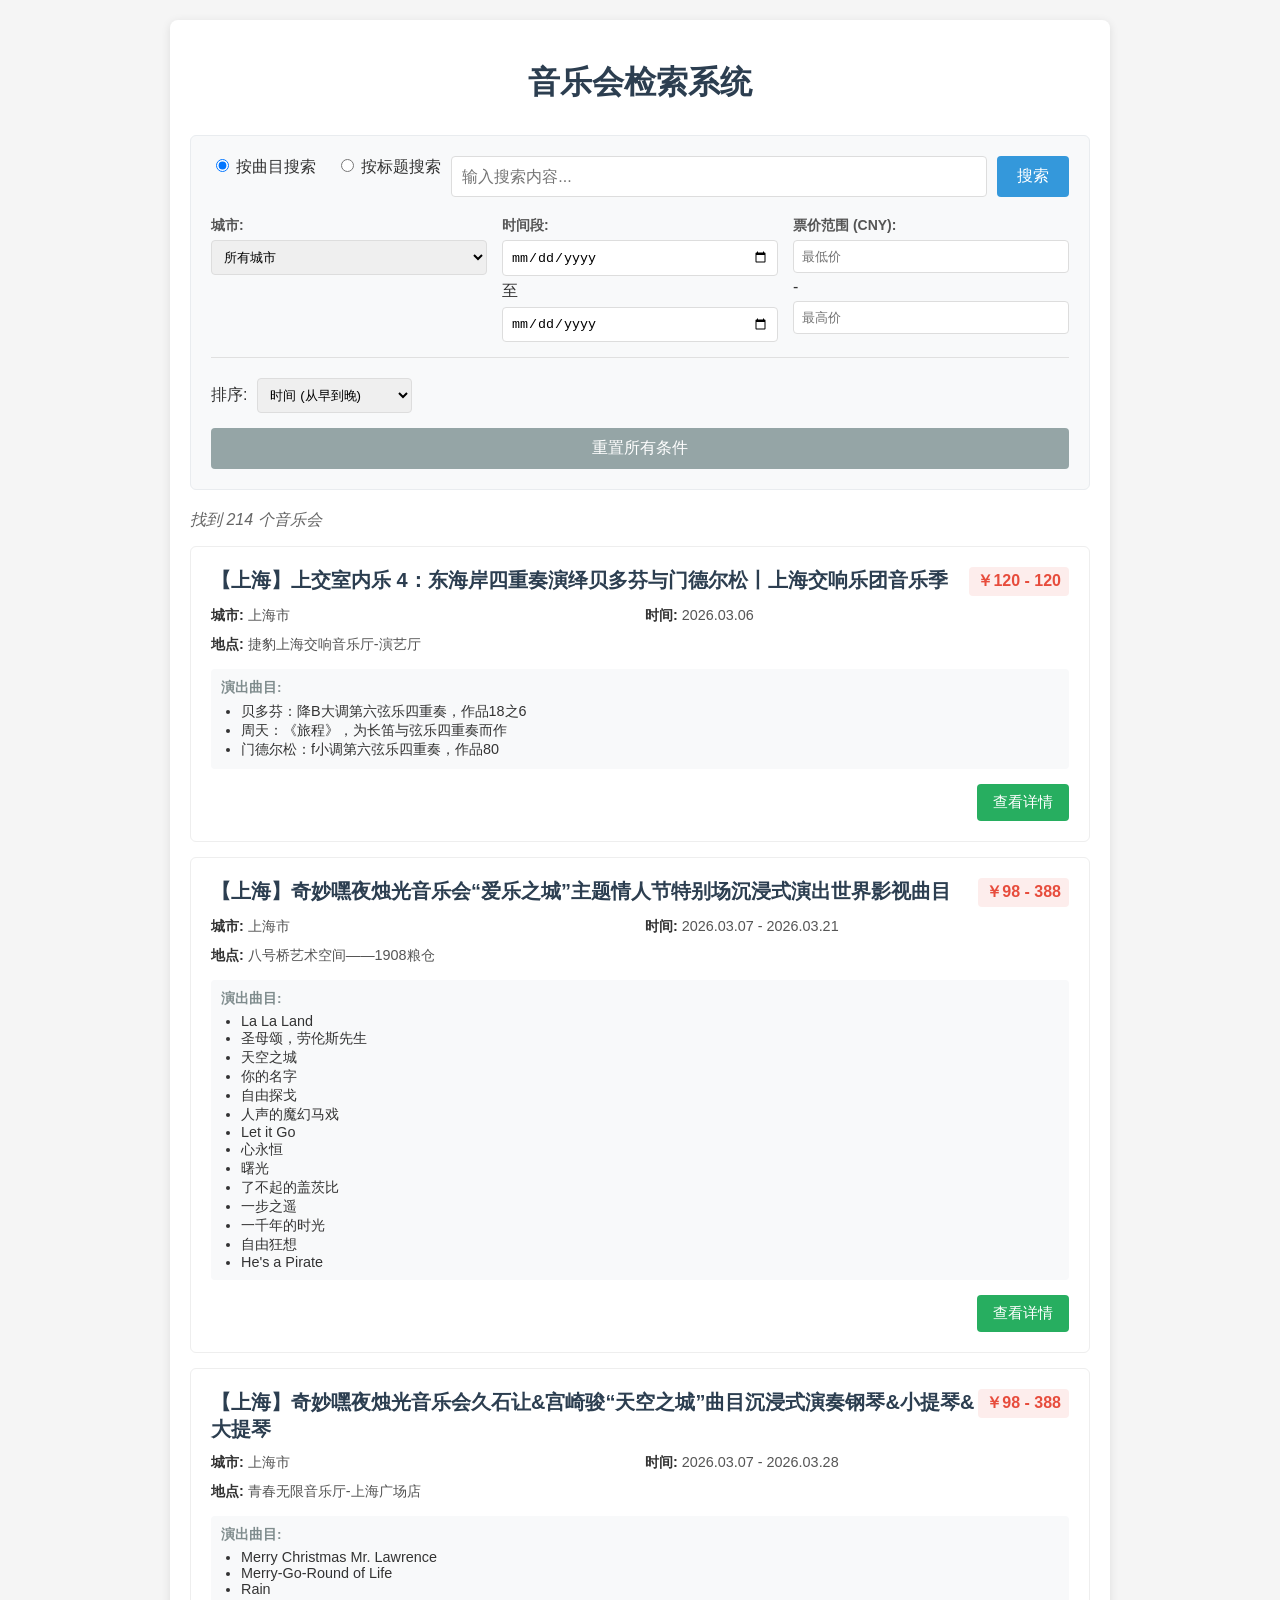
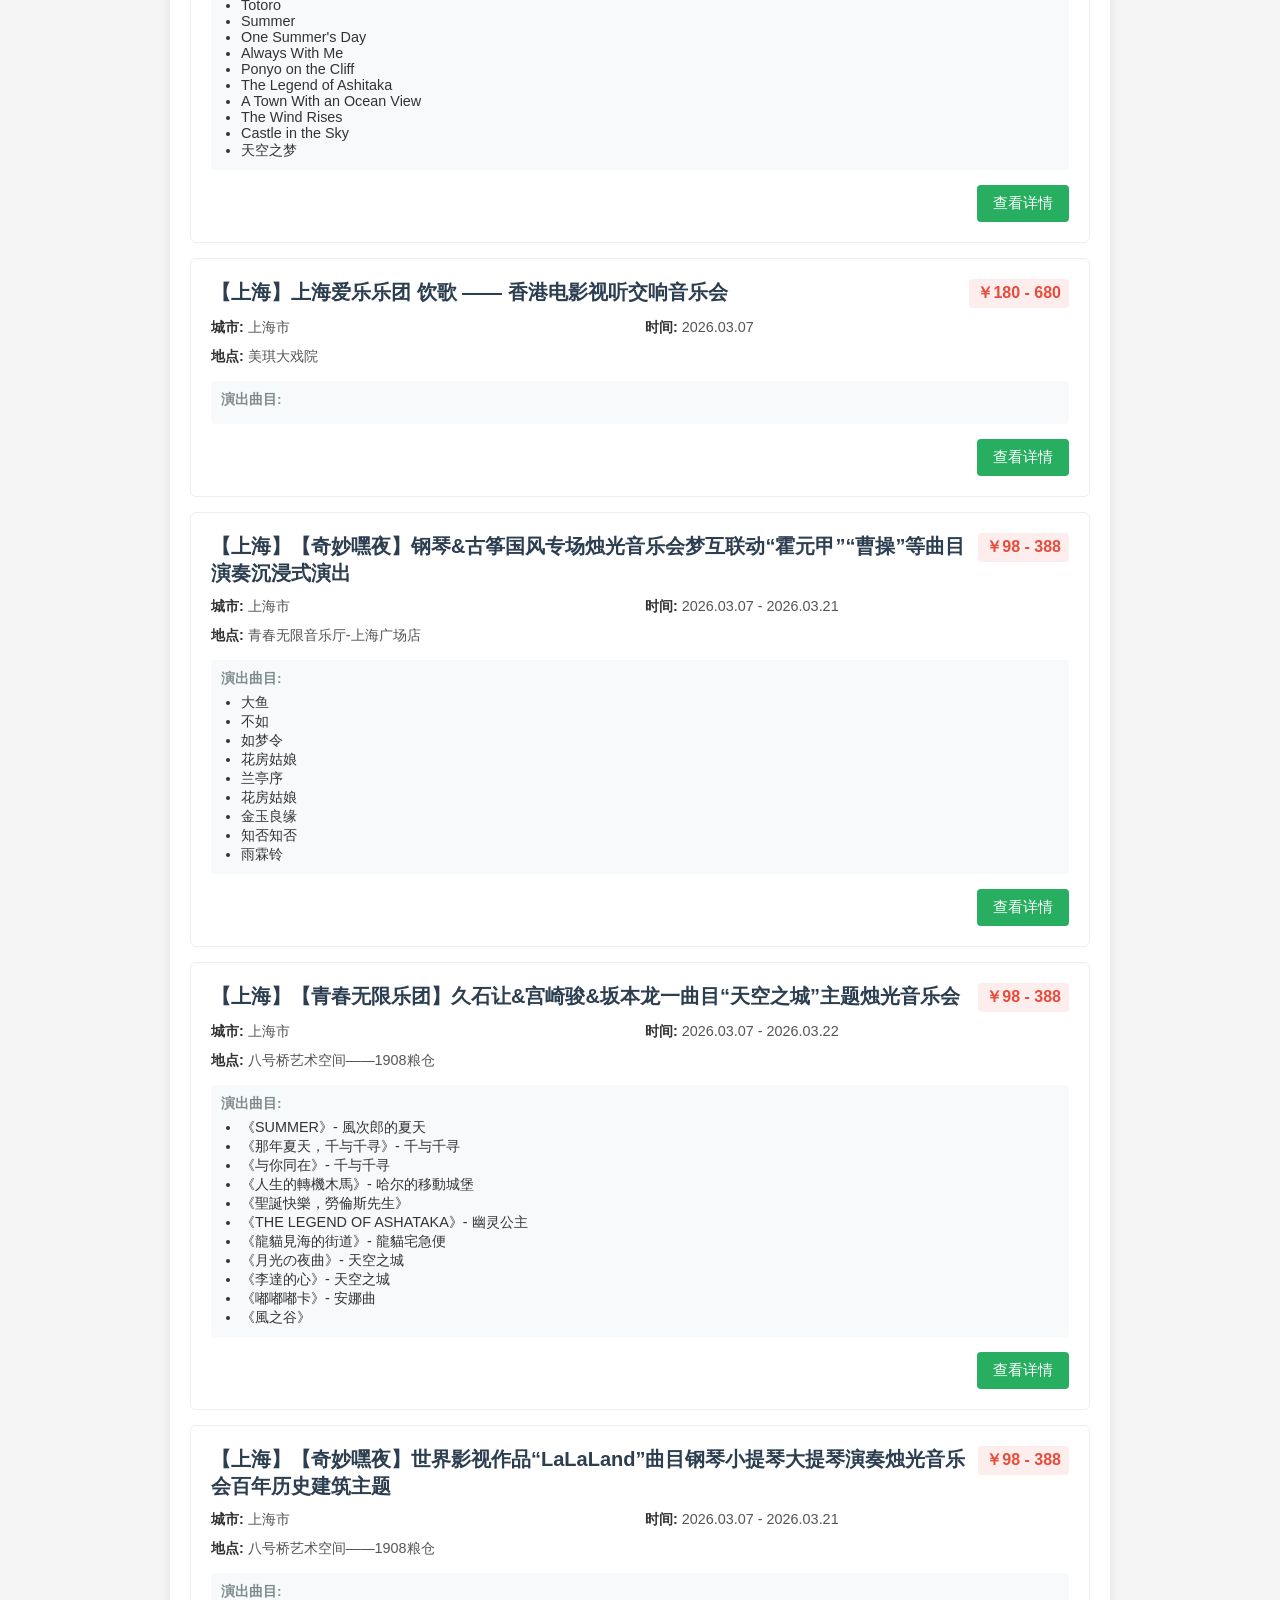
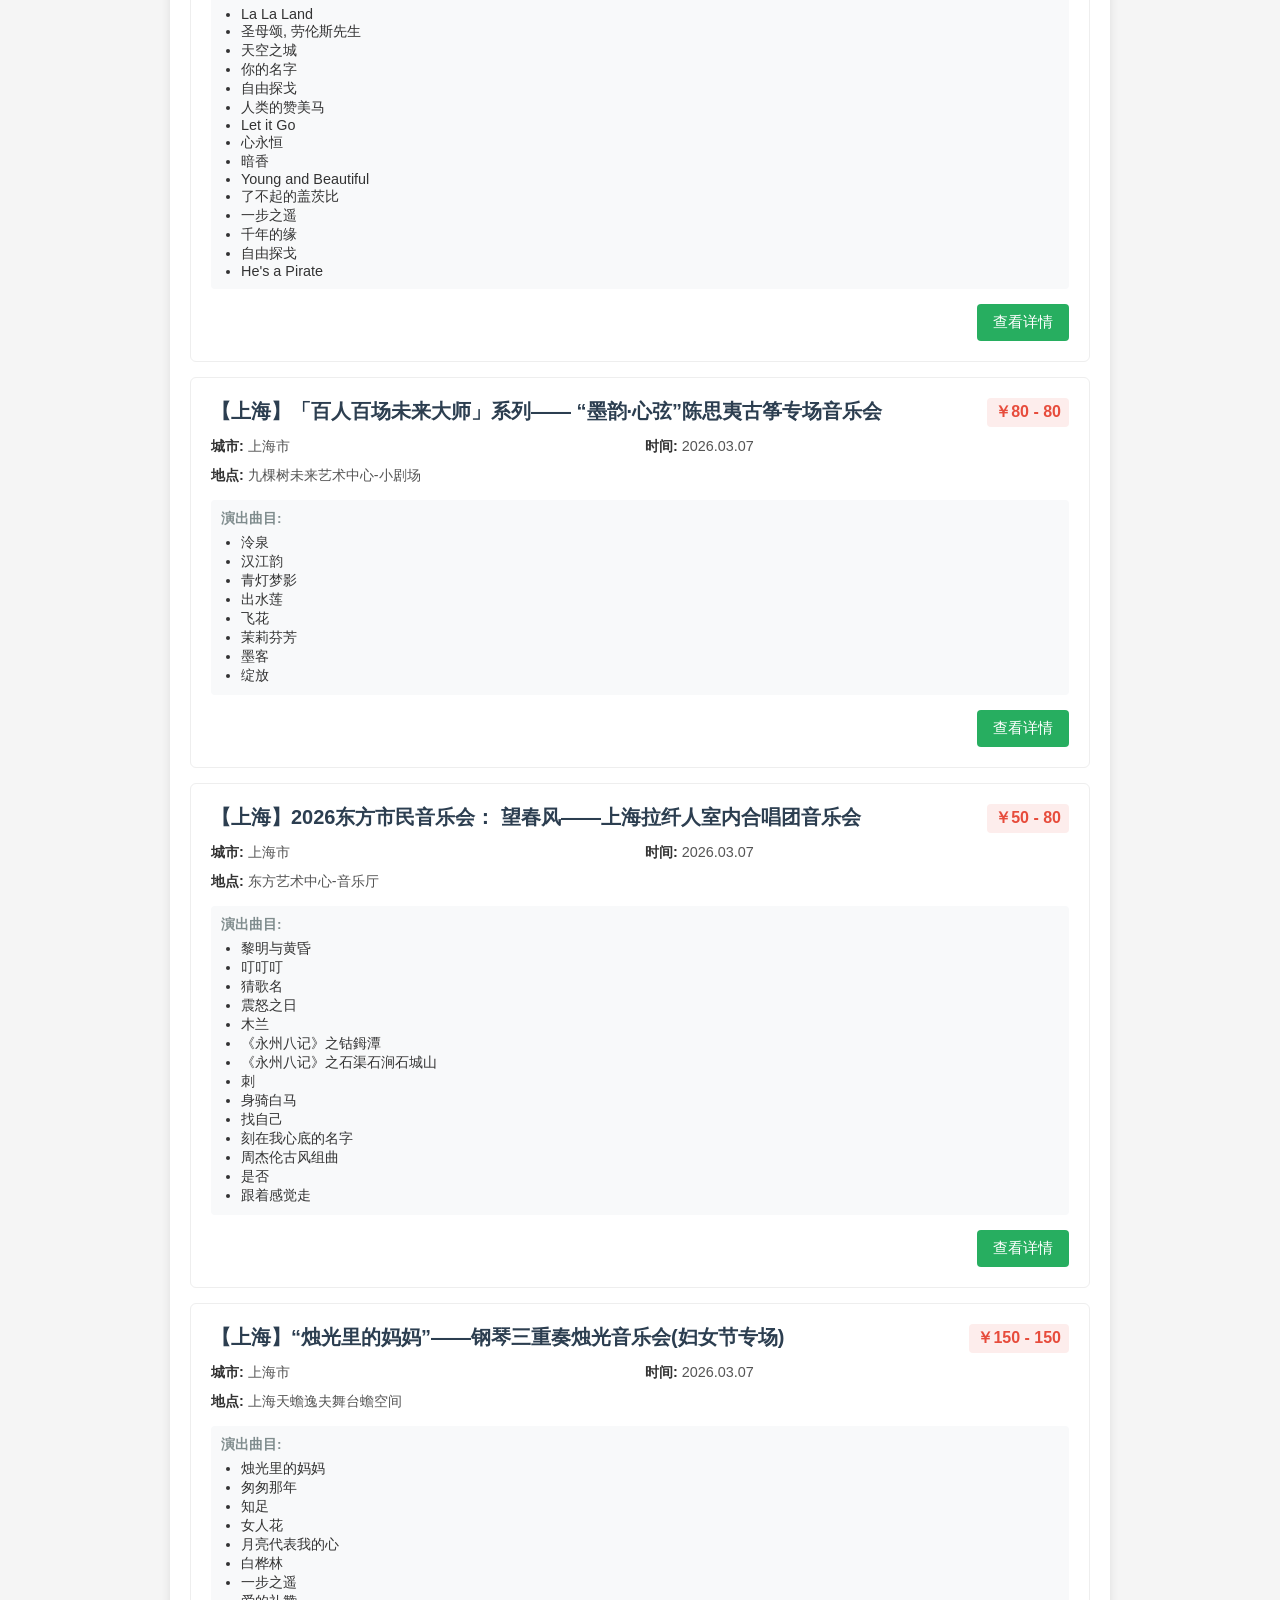
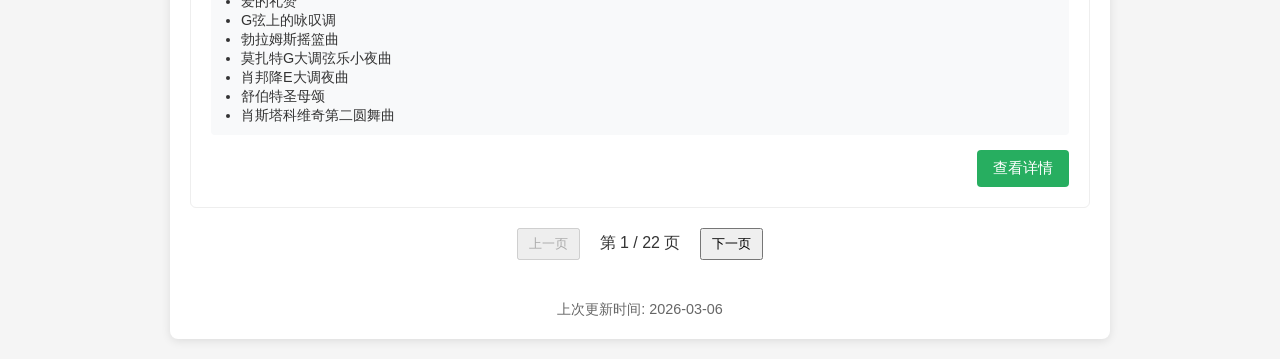
==== index.html @ 723b0e16 "Initial_commit" ====
<!DOCTYPE html>
<html lang="zh-CN">
<head>
    <meta charset="UTF-8">
    <meta name="viewport" content="width=device-width, initial-scale=1.0">
    <title>音乐会检索系统</title>
    <link rel="stylesheet" href="style.css">
</head>
<body>
    <div class="container">
        <h1>音乐会检索系统</h1>
        
        <div class="controls">
            <!-- Search Section -->
            <div class="search-section">
                <div class="search-type" style="margin-bottom: 10px;">
                    <label style="margin-right: 15px;"><input type="radio" name="search-type" value="track" checked> 按曲目搜索</label>
                    <label><input type="radio" name="search-type" value="title"> 按标题搜索</label>
                </div>
                <input type="text" id="track-search" placeholder="输入搜索内容...">
                <button onclick="applyFilters()">搜索</button>
            </div>

            <!-- Filter Section -->
            <div class="filter-section">
                <div class="filter-group">
                    <label>城市:</label>
                    <select id="city-filter">
                        <option value="">所有城市</option>
                        <!-- Options will be populated by JS -->
                    </select>
                </div>
                
                <div class="filter-group">
                    <label>时间段:</label>
                    <input type="date" id="date-start">
                    <span>至</span>
                    <input type="date" id="date-end">
                </div>

                <div class="filter-group">
                    <label>票价范围 (CNY):</label>
                    <input type="number" id="price-min" placeholder="最低价">
                    <span>-</span>
                    <input type="number" id="price-max" placeholder="最高价">
                </div>
            </div>

            <!-- Sort Section -->
            <div class="sort-section">
                <label>排序:</label>
                <select id="sort-order" onchange="applyFilters()">
                    <option value="time-asc">时间 (从早到晚)</option>
                    <option value="time-desc">时间 (从晚到早)</option>
                    <option value="price-asc">最低票价 (从低到高)</option>
                    <option value="price-desc">最低票价 (从高到低)</option>
                </select>
            </div>
            
            <button class="reset-btn" onclick="resetFilters()">重置所有条件</button>
        </div>

        <div id="results-count"></div>
        <div id="concert-list" class="concert-list">
            <!-- Results will appear here -->
        </div>
        <div id="pagination-controls" class="pagination-controls" style="text-align: center; margin-top: 20px;">
            <!-- Pagination will appear here -->
        </div>
        <div id="last-update" style="text-align: center; margin-top: 40px; color: #666; font-size: 0.9em;">
            <!-- Update date will appear here -->
        </div>
    </div>

    <script src="data.js"></script>
    <script src="script.js"></script>
</body>
</html>
---- style.css ----
body {
    font-family: 'Segoe UI', Tahoma, Geneva, Verdana, sans-serif;
    background-color: #f5f5f5;
    color: #333;
    margin: 0;
    padding: 20px;
}

.container {
    max-width: 900px;
    margin: 0 auto;
    background-color: white;
    padding: 20px;
    border-radius: 8px;
    box-shadow: 0 2px 10px rgba(0,0,0,0.1);
}

h1 {
    text-align: center;
    color: #2c3e50;
    margin-bottom: 30px;
}

.controls {
    background-color: #f8f9fa;
    padding: 20px;
    border-radius: 6px;
    margin-bottom: 20px;
    border: 1px solid #e9ecef;
}

.search-section {
    margin-bottom: 20px;
    display: flex;
    gap: 10px;
}

.search-section input {
    flex: 1;
    padding: 10px;
    font-size: 16px;
    border: 1px solid #ddd;
    border-radius: 4px;
}

.search-section button, .reset-btn {
    padding: 10px 20px;
    background-color: #3498db;
    color: white;
    border: none;
    border-radius: 4px;
    cursor: pointer;
    font-size: 16px;
}

.search-section button:hover, .reset-btn:hover {
    background-color: #2980b9;
}

.filter-section {
    display: grid;
    grid-template-columns: repeat(auto-fit, minmax(250px, 1fr));
    gap: 15px;
    margin-bottom: 20px;
    padding-bottom: 15px;
    border-bottom: 1px solid #e0e0e0;
}

.filter-group {
    display: flex;
    flex-direction: column;
    gap: 5px;
}

.filter-group label {
    font-weight: bold;
    font-size: 14px;
    color: #555;
}

.filter-group input, .filter-group select, .sort-section select {
    padding: 8px;
    border: 1px solid #ddd;
    border-radius: 4px;
}

.sort-section {
    display: flex;
    align-items: center;
    gap: 10px;
    margin-bottom: 15px;
}

.reset-btn {
    background-color: #95a5a6;
    width: 100%;
}

.reset-btn:hover {
    background-color: #7f8c8d;
}

#results-count {
    margin-bottom: 15px;
    font-style: italic;
    color: #666;
}

.concert-card {
    border: 1px solid #eee;
    padding: 20px;
    margin-bottom: 15px;
    border-radius: 6px;
    transition: transform 0.2s, box-shadow 0.2s;
    background-color: #fff;
}

.concert-card:hover {
    transform: translateY(-2px);
    box-shadow: 0 4px 8px rgba(0,0,0,0.1);
    border-color: #3498db;
}

.concert-header {
    display: flex;
    justify-content: space-between;
    align-items: flex-start;
    margin-bottom: 10px;
}

.concert-title {
    font-size: 1.25em;
    font-weight: bold;
    color: #2c3e50;
    margin: 0;
}

.concert-price {
    font-weight: bold;
    color: #e74c3c;
    background-color: #fdedec;
    padding: 4px 8px;
    border-radius: 4px;
    white-space: nowrap;
}

.concert-details {
    display: grid;
    grid-template-columns: 1fr 1fr;
    gap: 10px;
    font-size: 0.9em;
    margin-bottom: 15px;
    color: #555;
}

.detail-item strong {
    color: #333;
}

.concert-tracks {
    background-color: #f8f9fa;
    padding: 10px;
    border-radius: 4px;
}

.tracks-label {
    font-size: 0.85em;
    font-weight: bold;
    color: #7f8c8d;
    display: block;
    margin-bottom: 5px;
}

.tracks-list {
    margin: 0;
    padding-left: 20px;
    font-size: 0.9em;
}

.matched-track {
    background-color: #fff3cd;
    font-weight: bold;
}

.book-btn {
    display: inline-block;
    padding: 8px 16px;
    background-color: #27ae60;
    color: white;
    text-decoration: none;
    border-radius: 4px;
    font-size: 0.95em;
    transition: background-color 0.2s;
}

.book-btn:hover {
    background-color: #2ecc71;
}
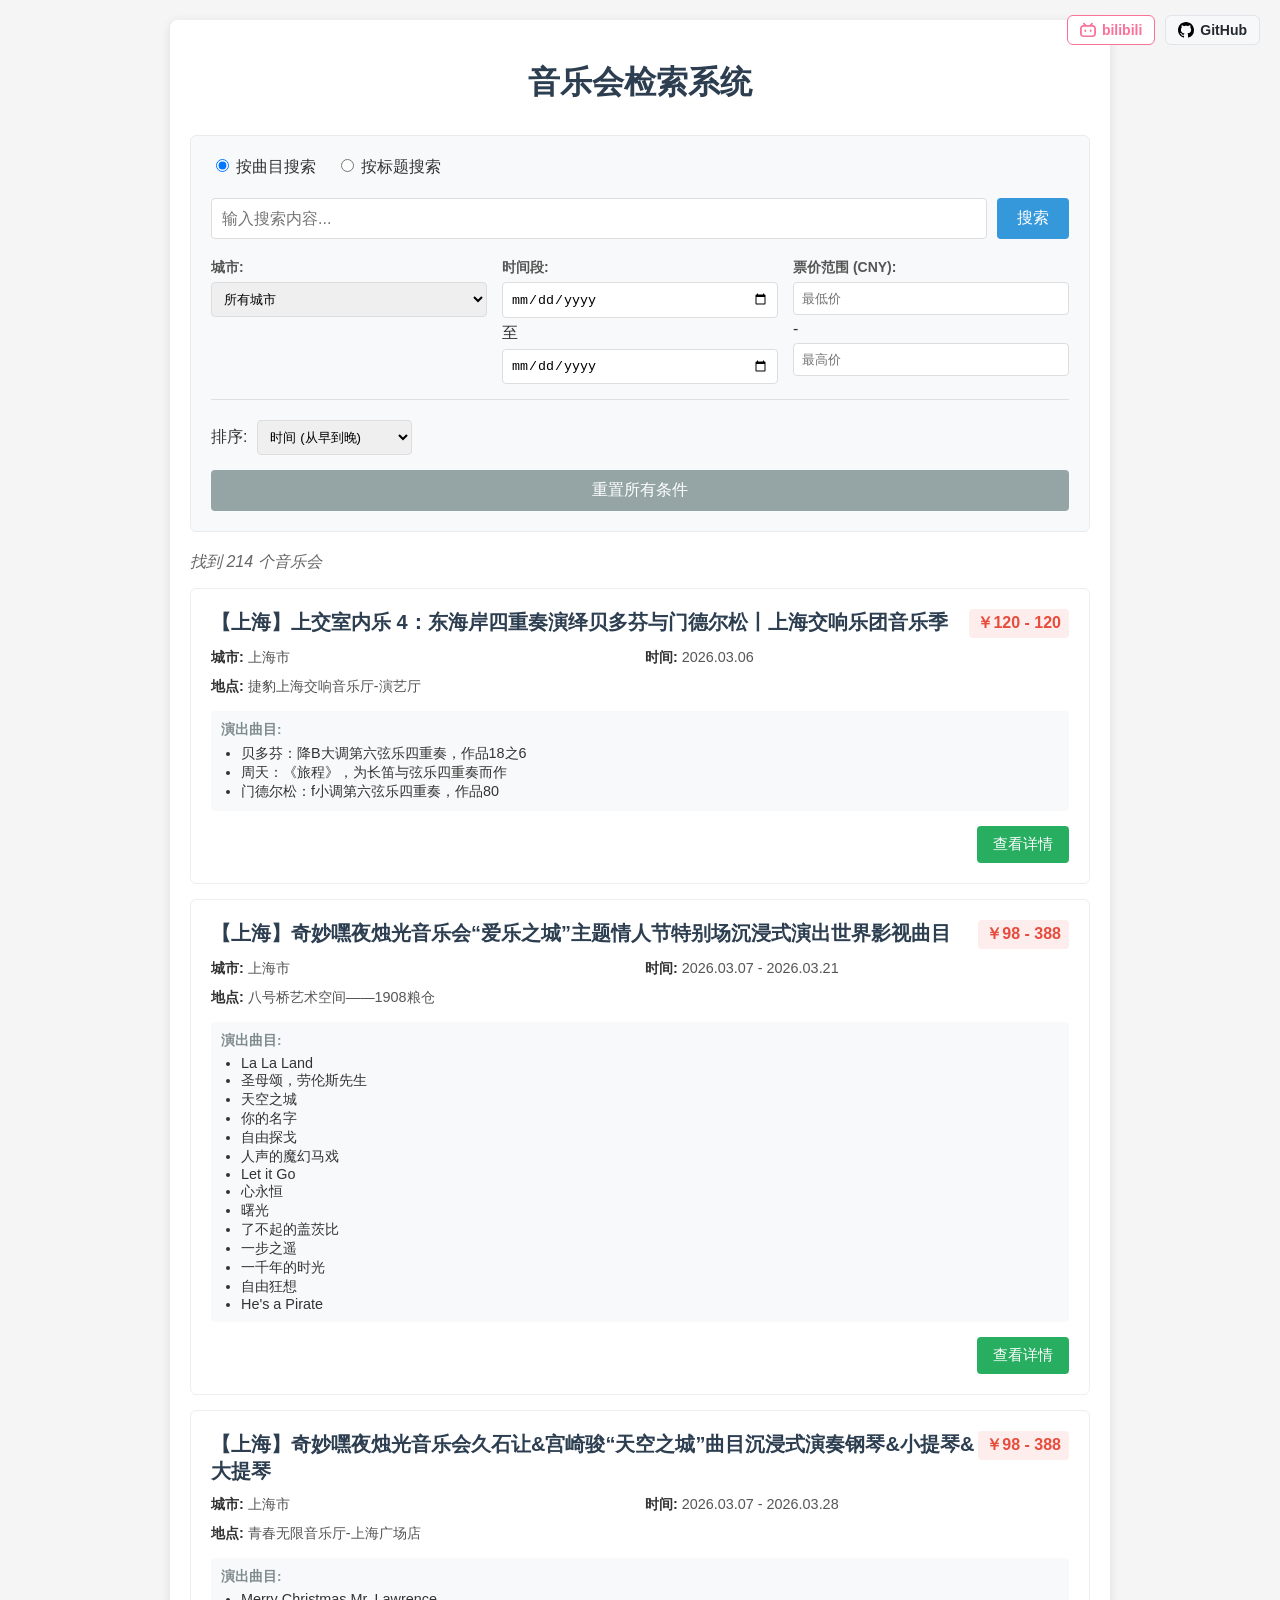
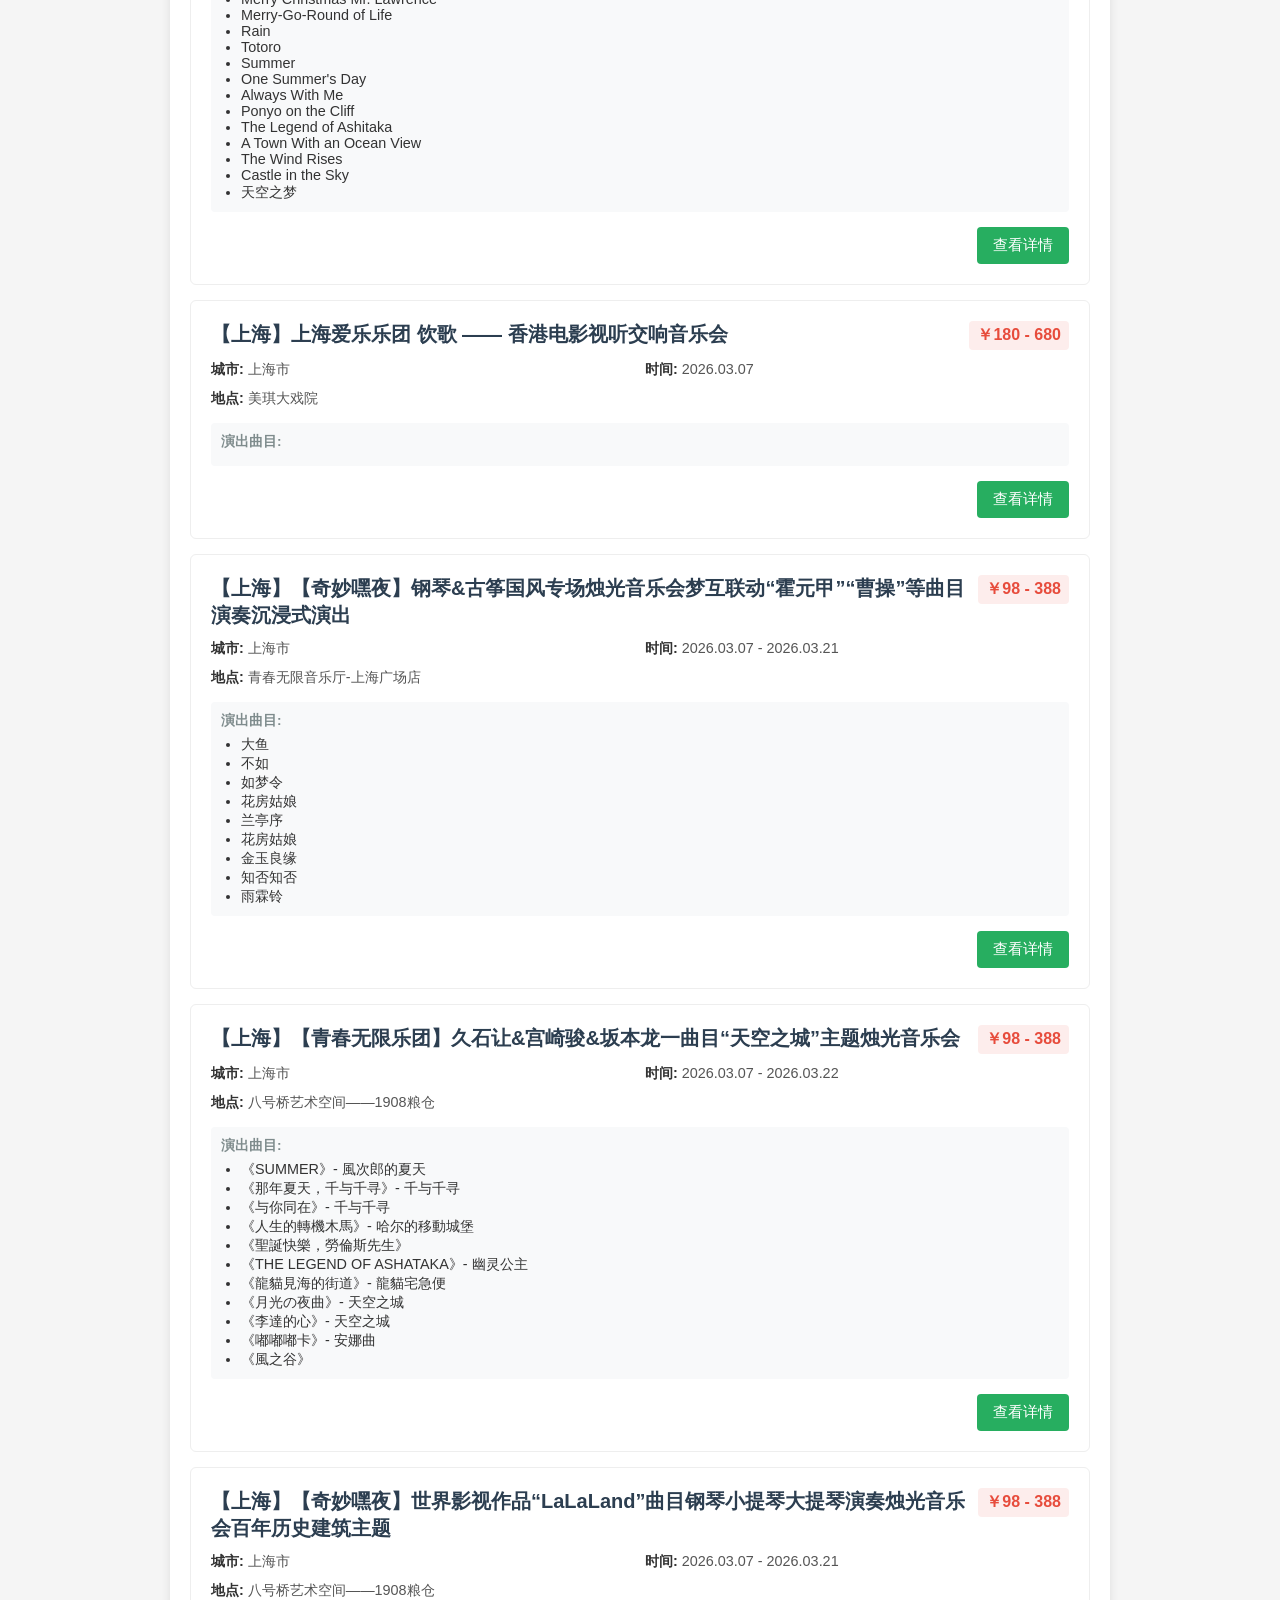
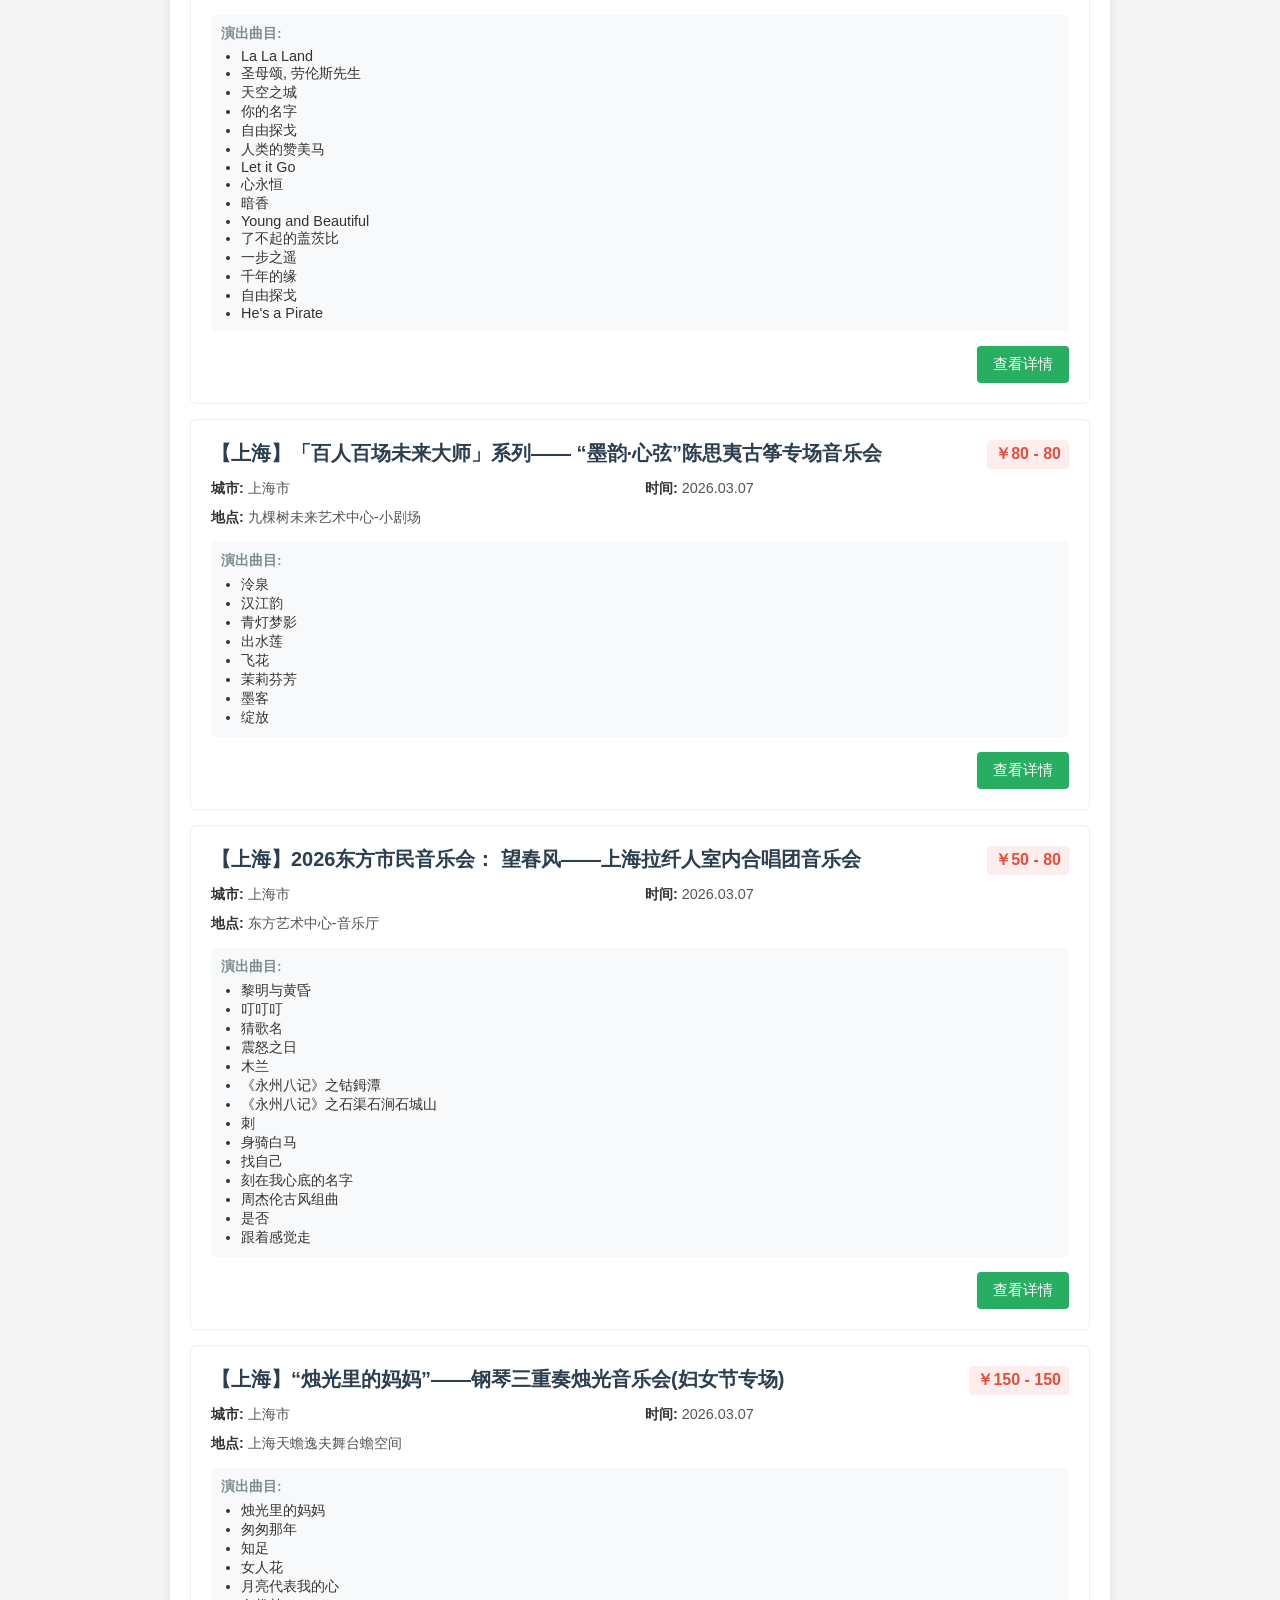
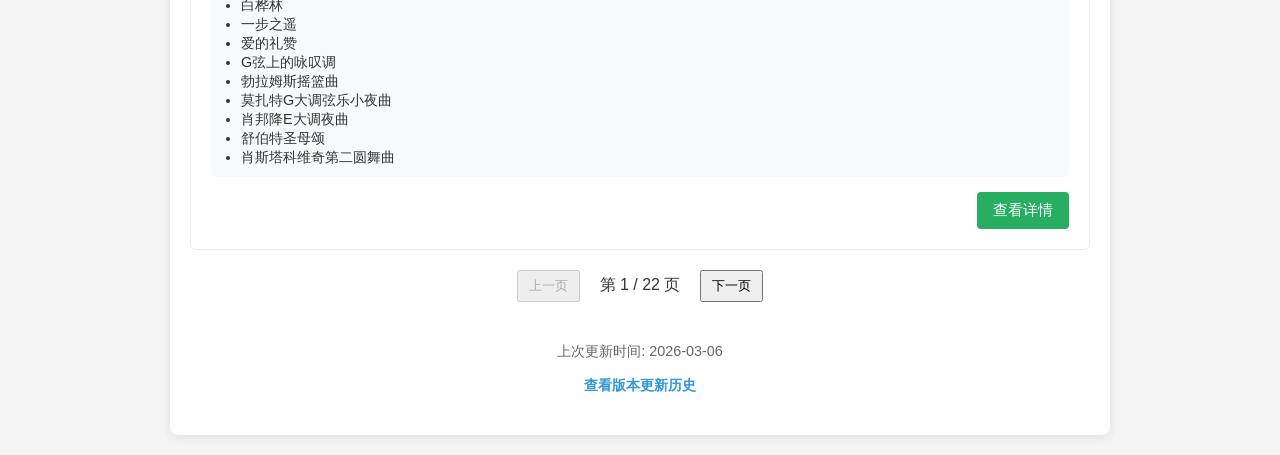
==== commit 338399ba: "Add changelog update readme and index.html UI tweaks" ====
--- a/index.html
+++ b/index.html
@@ -7,9 +7,19 @@
     <link rel="stylesheet" href="style.css">
 </head>
 <body>
+    <div class="top-nav" style="position: absolute; top: 15px; right: 20px; display: flex; gap: 10px; align-items: center; z-index: 100;">
+        <a href="https://www.bilibili.com/video/BV14YPszrEpG/?share_source=copy_web&vd_source=e50b7805a320ea67020bec0e4037c757" target="_blank" style="text-decoration: none; color: #fb7299; font-weight: bold; font-size: 14px; background-color: #fff; padding: 6px 12px; border-radius: 6px; border: 1px solid #fb7299; display: flex; align-items: center;">
+            <svg width="16" height="16" viewBox="0 0 18 18" style="margin-right: 6px;" xmlns="http://www.w3.org/2000/svg" class="zhuzhan-icon"><path fill-rule="evenodd" clip-rule="evenodd" d="M3.73252 2.67094C3.33229 2.28484 3.33229 1.64373 3.73252 1.25764C4.11291 0.890684 4.71552 0.890684 5.09591 1.25764L7.21723 3.30403C7.27749 3.36218 7.32869 3.4261 7.37081 3.49407H10.5789C10.6211 3.4261 10.6723 3.36218 10.7325 3.30403L12.8538 1.25764C13.2342 0.890684 13.8368 0.890684 14.2172 1.25764C14.6175 1.64373 14.6175 2.28484 14.2172 2.67094L13.364 3.49407H14C16.2091 3.49407 18 5.28493 18 7.49407V12.9996C18 15.2087 16.2091 16.9996 14 16.9996H4C1.79086 16.9996 0 15.2087 0 12.9996V7.49406C0 5.28492 1.79086 3.49407 4 3.49407H4.58579L3.73252 2.67094ZM4 5.42343C2.89543 5.42343 2 6.31886 2 7.42343V13.0702C2 14.1748 2.89543 15.0702 4 15.0702H14C15.1046 15.0702 16 14.1748 16 13.0702V7.42343C16 6.31886 15.1046 5.42343 14 5.42343H4ZM5 9.31747C5 8.76519 5.44772 8.31747 6 8.31747C6.55228 8.31747 7 8.76519 7 9.31747V10.2115C7 10.7638 6.55228 11.2115 6 11.2115C5.44772 11.2115 5 10.7638 5 10.2115V9.31747ZM12 8.31747C11.4477 8.31747 11 8.76519 11 9.31747V10.2115C11 10.7638 11.4477 11.2115 12 11.2115C12.5523 11.2115 13 10.7638 13 10.2115V9.31747C13 8.76519 12.5523 8.31747 12 8.31747Z" fill="currentColor"></path></svg>
+            bilibili
+        </a>
+        <a href="https://github.com/oashua/concert_searcher" target="_blank" style="text-decoration: none; color: #24292e; font-weight: bold; font-size: 14px; background-color: #f6f8fa; padding: 6px 12px; border-radius: 6px; border: 1px solid #e1e4e8; display: flex; align-items: center;">
+            <svg height="16" width="16" style="margin-right: 6px;" viewBox="0 0 16 16" version="1.1" aria-hidden="true"><path fill-rule="evenodd" d="M8 0C3.58 0 0 3.58 0 8c0 3.54 2.29 6.53 5.47 7.59.4.07.55-.17.55-.38 0-.19-.01-.82-.01-1.49-2.01.37-2.53-.49-2.69-.94-.09-.23-.48-.94-.82-1.13-.28-.15-.68-.52-.01-.53.63-.01 1.08.58 1.23.82.72 1.21 1.87.87 2.33.66.07-.52.28-.87.51-1.07-1.78-.2-3.64-.89-3.64-3.95 0-.87.31-1.59.82-2.15-.08-.2-.36-1.02.08-2.12 0 0 .67-.21 2.2.82.64-.18 1.32-.27 2-.27.68 0 1.36.09 2 .27 1.53-1.04 2.2-.82 2.2-.82.44 1.1.16 1.92.08 2.12.51.56.82 1.27.82 2.15 0 3.07-1.87 3.75-3.65 3.95.29.25.54.73.54 1.48 0 1.07-.01 1.93-.01 2.2 0 .21.15.46.55.38A8.013 8.013 0 0016 8c0-4.42-3.58-8-8-8z"></path></svg>
+            GitHub
+        </a>
+    </div>
+    
     <div class="container">
         <h1>音乐会检索系统</h1>
-        
         <div class="controls">
             <!-- Search Section -->
             <div class="search-section">
@@ -17,8 +27,10 @@
                     <label style="margin-right: 15px;"><input type="radio" name="search-type" value="track" checked> 按曲目搜索</label>
                     <label><input type="radio" name="search-type" value="title"> 按标题搜索</label>
                 </div>
-                <input type="text" id="track-search" placeholder="输入搜索内容...">
-                <button onclick="applyFilters()">搜索</button>
+                <div class="search-input-group" style="display: flex; gap: 10px; width: 100%;">
+                    <input type="text" id="track-search" placeholder="输入搜索内容..." style="flex: 1;">
+                    <button onclick="applyFilters()">搜索</button>
+                </div>
             </div>
 
             <!-- Filter Section -->
@@ -70,6 +82,10 @@
         <div id="last-update" style="text-align: center; margin-top: 40px; color: #666; font-size: 0.9em;">
             <!-- Update date will appear here -->
         </div>
+        
+        <div style="text-align: center; margin-top: 15px; margin-bottom: 20px;">
+            <a href="changelog.html" style="color: #3498db; text-decoration: none; font-size: 0.9em; font-weight: bold;">查看版本更新历史</a>
+        </div>
     </div>
 
     <script src="data.js"></script>
--- a/style.css
+++ b/style.css
@@ -32,7 +32,21 @@
 .search-section {
     margin-bottom: 20px;
     display: flex;
+    flex-direction: column;
     gap: 10px;
+}
+
+@media (max-width: 768px) {
+    .search-section {
+        flex-direction: column;
+    }
+    
+    .top-nav {
+        position: static !important;
+        justify-content: center;
+        margin-bottom: 15px;
+        flex-wrap: wrap;
+    }
 }
 
 .search-section input {
